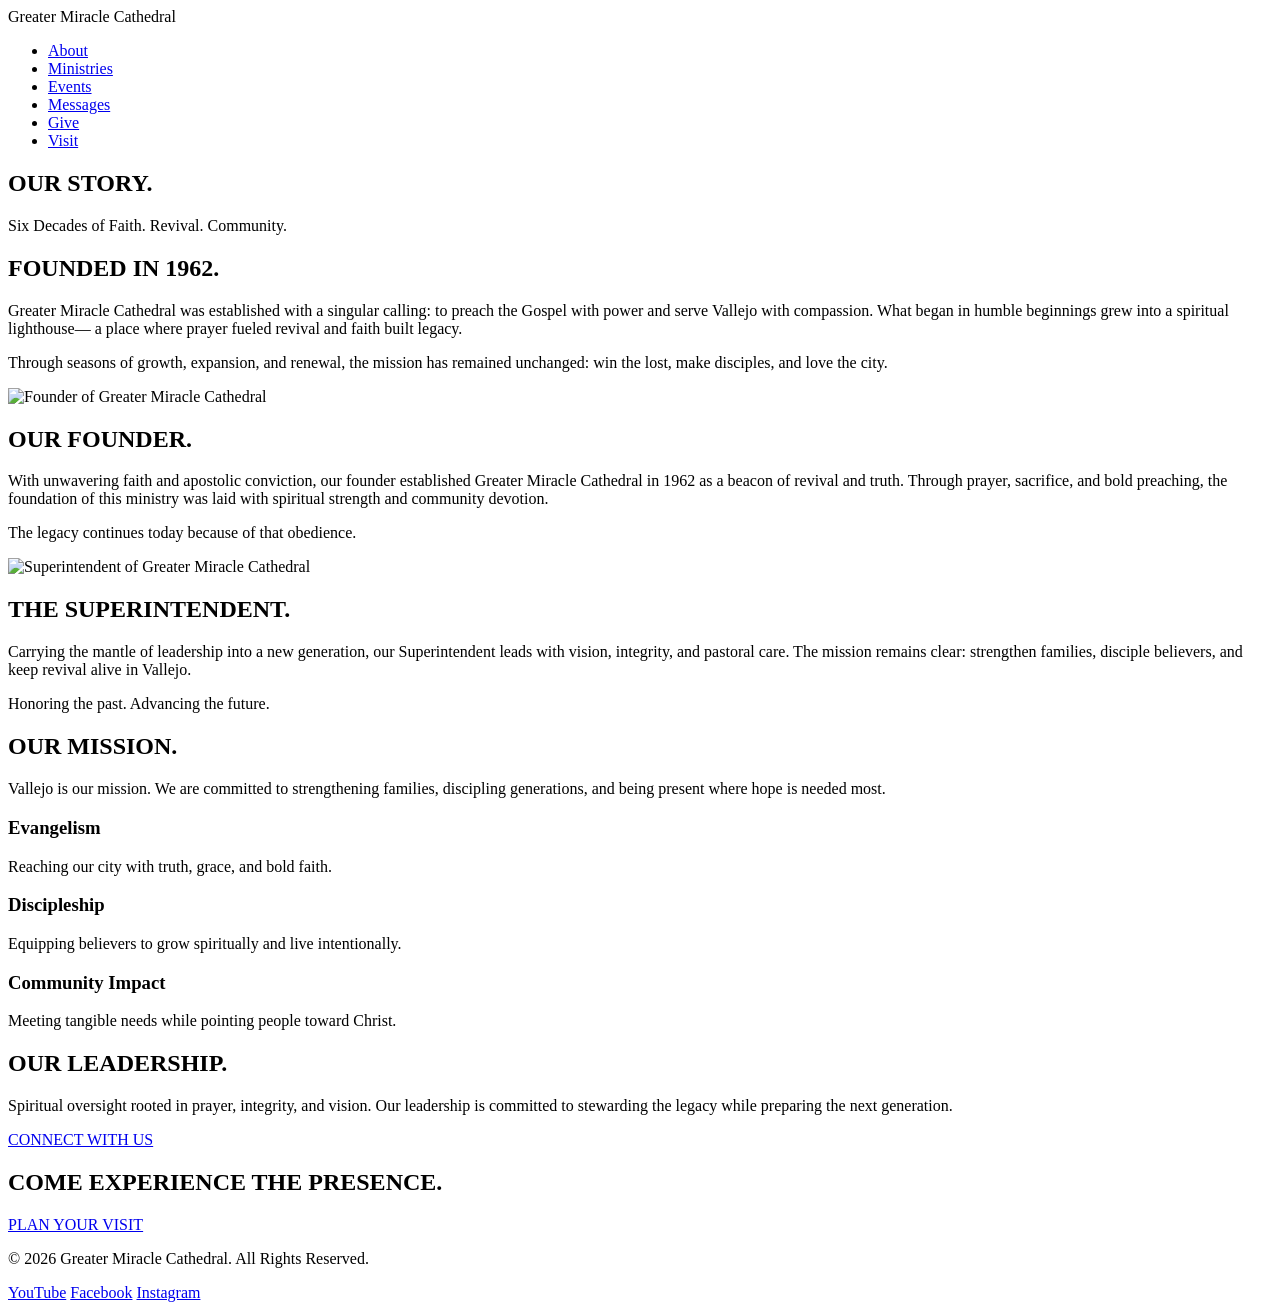
==== about.html @ 9ea125c3 "Add files via upload" ====
<!DOCTYPE html>
<html lang="en">
<head>
  <meta charset="UTF-8" />
  <meta name="viewport" content="width=device-width, initial-scale=1.0" />
  <title>About | Greater Miracle Cathedral</title>
  <link rel="stylesheet" href="assets/css/styles.css" />
  <link href="https://fonts.googleapis.com/css2?family=Cinzel:wght@400;600;700&family=Inter:wght@300;400;500;600&display=swap" rel="stylesheet">
</head>
<body>

<!-- NAVIGATION -->
<header id="navbar">
  <div class="nav-container">
    <div class="logo">Greater Miracle Cathedral</div>

    <div class="menu-toggle" id="mobile-menu">
      <span></span>
      <span></span>
      <span></span>
    </div>

    <nav>
      <ul class="nav-links">
        <li><a href="about.html">About</a></li>
        <li><a href="ministries.html">Ministries</a></li>
        <li><a href="events.html">Events</a></li>
        <li><a href="messages.html">Messages</a></li>
        <li><a href="give.html">Give</a></li>
        <li><a href="contact.html">Visit</a></li>
      </ul>
    </nav>
  </div>
</header>

<!-- HERO -->
<section class="hero" style="background: url('assets/images/cathedral-arkansas-street-1992-1920x1080.jpg') center/cover no-repeat;">
  <div class="hero-overlay"></div>
  <div class="hero-content">
    <h1>OUR STORY.</h1>
    <p>Six Decades of Faith. Revival. Community.</p>
  </div>
</section>

<!-- HISTORY -->
<section class="legacy">
  <div class="container">
    <h2>FOUNDED IN 1962.</h2>
    <div class="gold-divider"></div>
    <p>
      Greater Miracle Cathedral was established with a singular calling:
      to preach the Gospel with power and serve Vallejo with compassion.
      What began in humble beginnings grew into a spiritual lighthouse—
      a place where prayer fueled revival and faith built legacy.
    </p>
    <p>
      Through seasons of growth, expansion, and renewal,
      the mission has remained unchanged:
      win the lost, make disciples, and love the city.
    </p>
  </div>
</section>

<!-- FOUNDER & SUPERINTENDENT -->
<section class="leadership">
  <div class="container leadership-container">

    <!-- Founder -->
    <div class="leader-block">
      <div class="leader-image">
        <img src="assets/images/founder.png" alt="Founder of Greater Miracle Cathedral">
      </div>
      <div class="leader-content">
        <h2>OUR FOUNDER.</h2>
        <div class="gold-divider"></div>
        <p>
          With unwavering faith and apostolic conviction, our founder established
          Greater Miracle Cathedral in 1962 as a beacon of revival and truth.
          Through prayer, sacrifice, and bold preaching, the foundation of this ministry
          was laid with spiritual strength and community devotion.
        </p>
        <p>
          The legacy continues today because of that obedience.
        </p>
      </div>
    </div>

    <!-- Superintendent -->
    <div class="leader-block reverse">
      <div class="leader-image">
        <img src="assets/images/superintendent.png" alt="Superintendent of Greater Miracle Cathedral">
      </div>
      <div class="leader-content">
        <h2>THE SUPERINTENDENT.</h2>
        <div class="gold-divider"></div>
        <p>
          Carrying the mantle of leadership into a new generation,
          our Superintendent leads with vision, integrity, and pastoral care.
          The mission remains clear: strengthen families, disciple believers,
          and keep revival alive in Vallejo.
        </p>
        <p>
          Honoring the past. Advancing the future.
        </p>
      </div>
    </div>

  </div>
</section>

<!-- MISSION -->
<section class="community">
  <div class="container">
    <h2>OUR MISSION.</h2>
    <div class="gold-divider"></div>
    <p>
      Vallejo is our mission. We are committed to strengthening families,
      discipling generations, and being present where hope is needed most.
    </p>

    <div class="community-grid">
      <div>
        <h3>Evangelism</h3>
        <p>Reaching our city with truth, grace, and bold faith.</p>
      </div>
      <div>
        <h3>Discipleship</h3>
        <p>Equipping believers to grow spiritually and live intentionally.</p>
      </div>
      <div>
        <h3>Community Impact</h3>
        <p>Meeting tangible needs while pointing people toward Christ.</p>
      </div>
    </div>
  </div>
</section>

<!-- LEADERSHIP -->
<section class="revival">
  <div class="revival-overlay"></div>
  <div class="container">
    <h2>OUR LEADERSHIP.</h2>
    <p>
      Spiritual oversight rooted in prayer, integrity, and vision.
      Our leadership is committed to stewarding the legacy while preparing the next generation.
    </p>
    <a href="contact.html" class="btn-gold">CONNECT WITH US</a>
  </div>
</section>

<!-- FINAL CTA -->
<section class="cta">
  <div class="container">
    <h2>COME EXPERIENCE THE PRESENCE.</h2>
    <a href="contact.html" class="btn-gold">PLAN YOUR VISIT</a>
  </div>
</section>

<!-- FOOTER -->
<footer>
  <div class="container">
    <p>&copy; 2026 Greater Miracle Cathedral. All Rights Reserved.</p>

    <div class="footer-social">
      <a href="https://www.youtube.com/@oldpathcogic3727" target="_blank">YouTube</a>
      <a href="https://www.facebook.com/opmccogic/" target="_blank">Facebook</a>
      <a href="https://www.instagram.com/oldpathmiraclecathedral" target="_blank">Instagram</a>
    </div>
  </div>
</footer>


<script>
  const navbar = document.getElementById("navbar");
  const mobileMenu = document.getElementById("mobile-menu");
  const navLinks = document.querySelector(".nav-links");

  window.addEventListener("scroll", function () {
    if (window.scrollY > 50) {
      navbar.classList.add("scrolled");
    } else {
      navbar.classList.remove("scrolled");
    }
  });

  mobileMenu.addEventListener("click", function () {
    mobileMenu.classList.toggle("active");
    navLinks.classList.toggle("active");
  });

  const revealElements = document.querySelectorAll("section:not(.hero)");

  const revealOnScroll = () => {
    const windowHeight = window.innerHeight;

    revealElements.forEach((el) => {
      const elementTop = el.getBoundingClientRect().top;

      if (elementTop < windowHeight - 100) {
        el.classList.add("visible");
      }
    });
  };

  window.addEventListener("scroll", revealOnScroll);
  window.addEventListener("load", revealOnScroll);
</script>

</body>
</html>
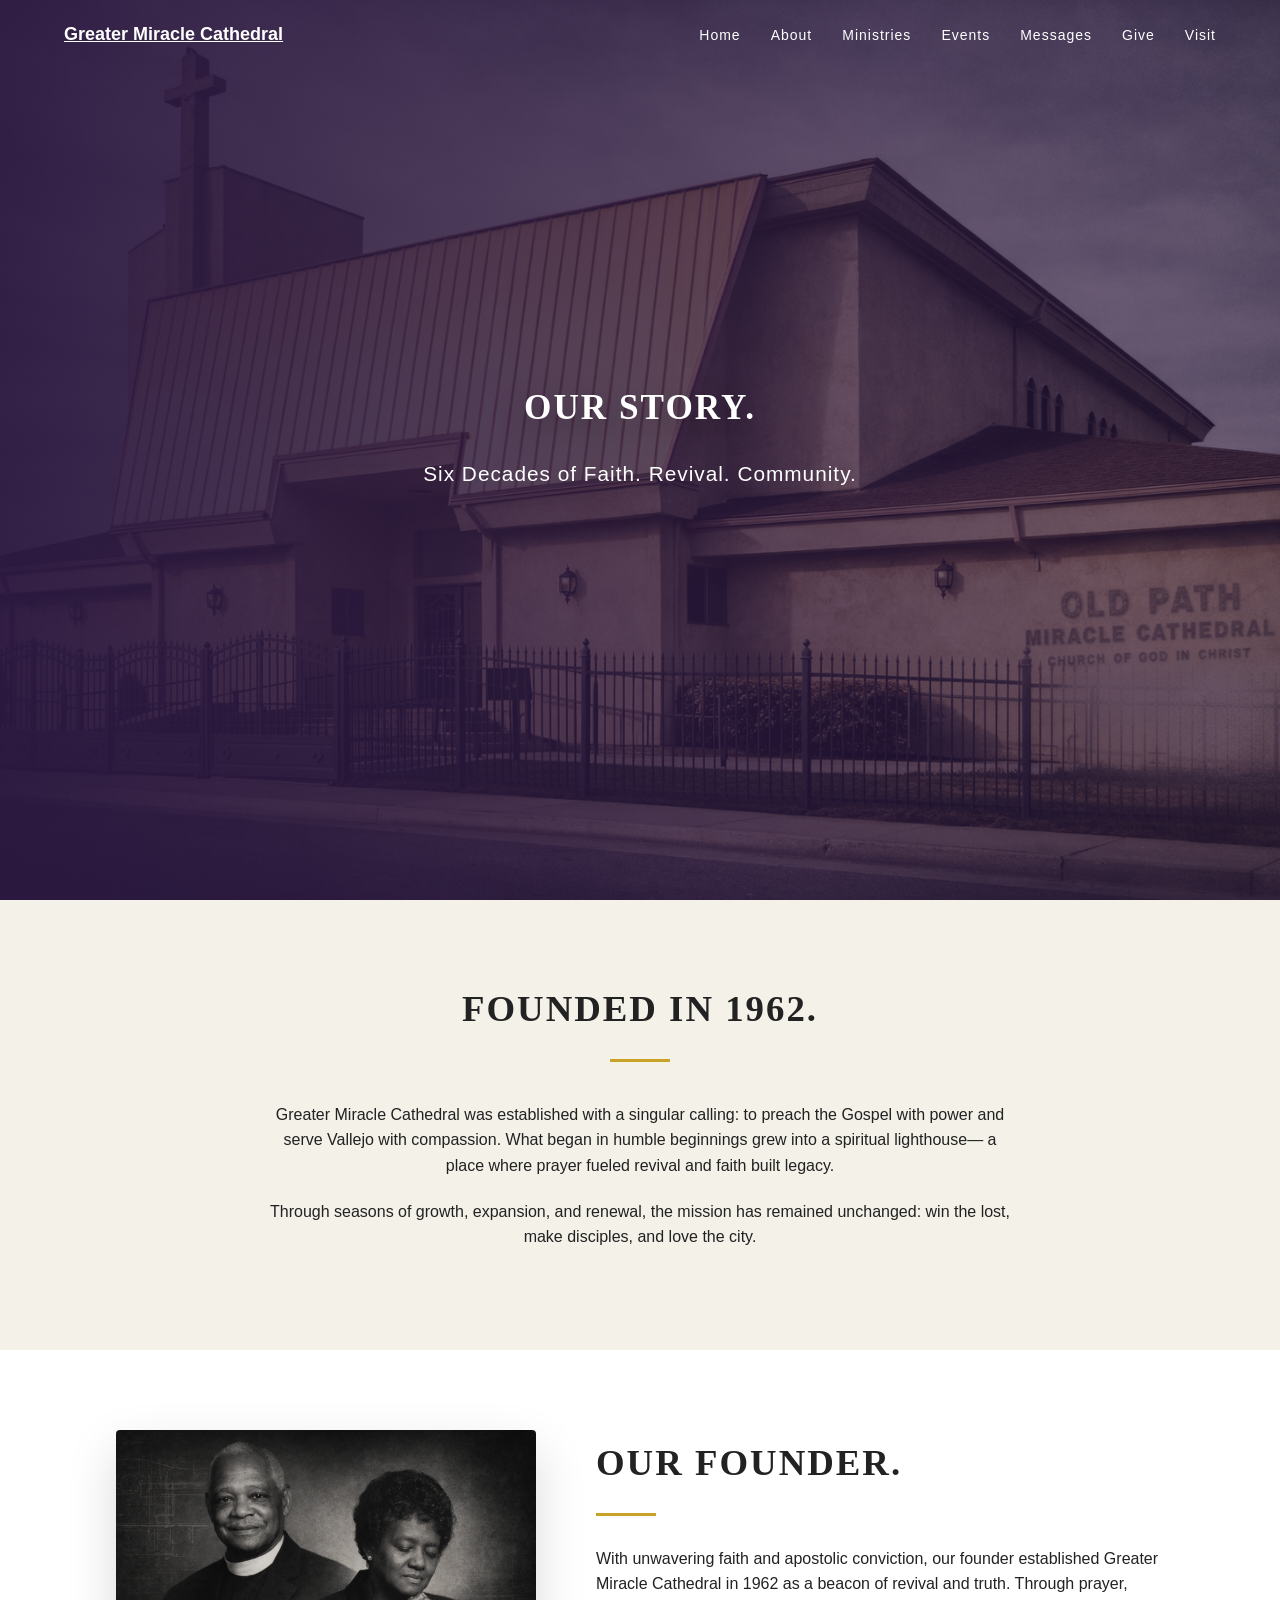
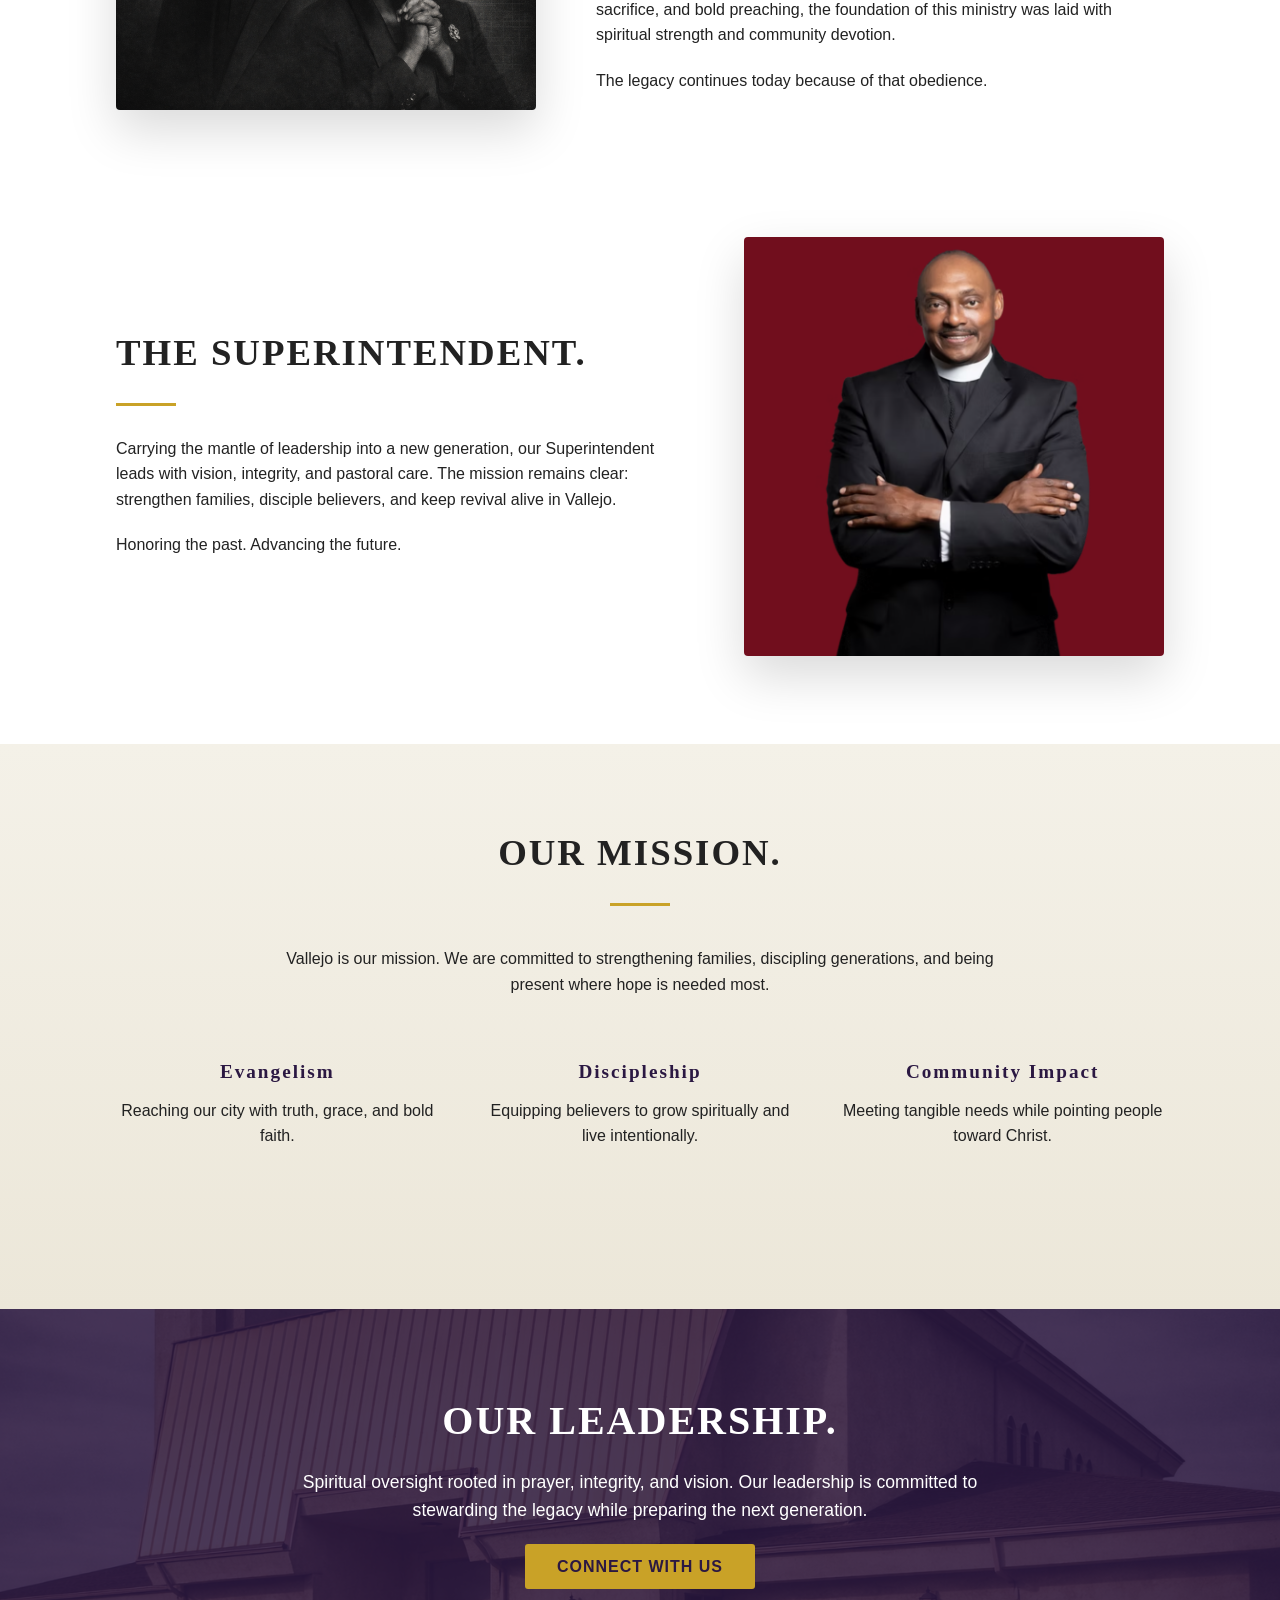
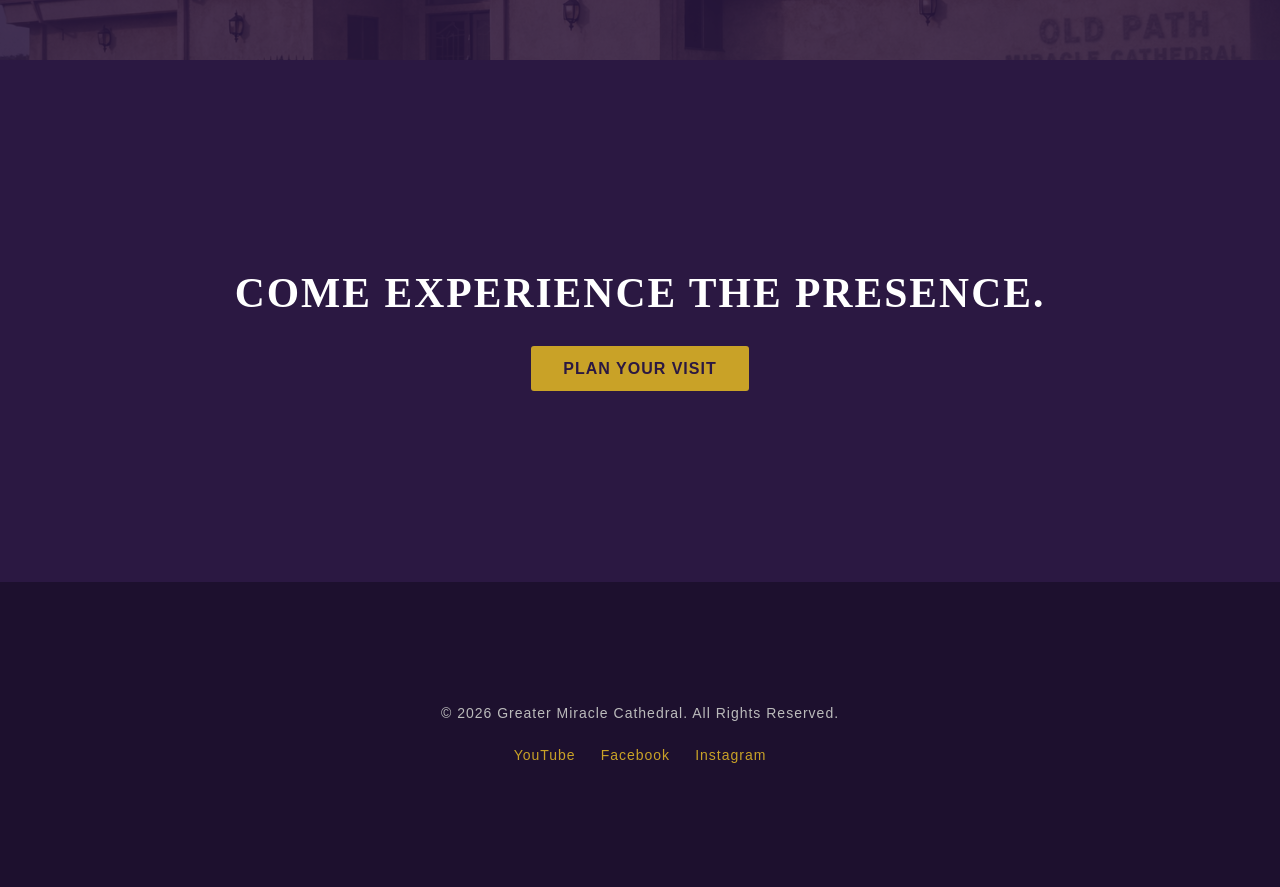
==== commit b8af3c4b: "Add files via upload" ====
--- a/about.html
+++ b/about.html
@@ -12,7 +12,8 @@
 <!-- NAVIGATION -->
 <header id="navbar">
   <div class="nav-container">
-    <div class="logo">Greater Miracle Cathedral</div>
+    <a href="index.html" class="logo">Greater Miracle Cathedral</a>
+
 
     <div class="menu-toggle" id="mobile-menu">
       <span></span>
@@ -22,8 +23,8 @@
 
     <nav>
       <ul class="nav-links">
-        <li><a href="about.html">About</a></li>
-        <li><a href="ministries.html">Ministries</a></li>
+        <li><a href="index.html">Home</a></li>
+  <li><a href="about.html">About</a></li>        <li><a href="ministries.html">Ministries</a></li>
         <li><a href="events.html">Events</a></li>
         <li><a href="messages.html">Messages</a></li>
         <li><a href="give.html">Give</a></li>
--- a/assets/css/styles.css
+++ b/assets/css/styles.css
@@ -0,0 +1,910 @@
+/* ============================= */
+/* ROOT VARIABLES */
+/* ============================= */
+
+:root {
+  --purple: #2B1842;
+  --purple-dark: #1d102e;
+  --gold: #C9A227;
+  --burgundy: #5A1E2D;
+  --ivory: #F4F1E8;
+  --dark: #222;
+  --light: #ffffff;
+}
+
+/* ============================= */
+/* RESET */
+/* ============================= */
+
+* {
+  margin: 0;
+  padding: 0;
+  box-sizing: border-box;
+}
+
+html {
+  scroll-behavior: smooth;
+}
+
+body {
+  font-family: 'Inter', sans-serif;
+  color: var(--dark);
+  line-height: 1.6;
+  background: #fff;
+}
+
+/* ============================= */
+/* TYPOGRAPHY */
+/* ============================= */
+
+h1, h2, h3 {
+  font-family: 'Cinzel', serif;
+  letter-spacing: 2px;
+}
+
+h2 {
+  font-size: 2.3rem;
+  margin-bottom: 15px;
+}
+
+h3 {
+  font-size: 1.2rem;
+  margin-bottom: 10px;
+  color: var(--purple);
+}
+
+p {
+  max-width: 750px;
+  margin: 0 auto 20px;
+}
+
+/* ============================= */
+/* LAYOUT */
+/* ============================= */
+
+.container {
+  width: 85%;
+  max-width: 1200px;
+  margin: auto;
+  text-align: center;
+  padding: 100px 0;
+}
+
+section {
+  position: relative;
+}
+
+/* ============================= */
+/* NAVIGATION */
+/* ============================= */
+
+header {
+  position: fixed;
+  width: 100%;
+  padding: 20px 0;
+  transition: 0.4s ease;
+  z-index: 1000;
+}
+
+header.scrolled {
+  background: var(--purple);
+  box-shadow: 0 4px 12px rgba(0,0,0,0.3);
+  border-bottom: 2px solid var(--gold);
+}
+
+.nav-container {
+  width: 90%;
+  margin: auto;
+  display: flex;
+  justify-content: space-between;
+  align-items: center;
+}
+
+.logo {
+  color: var(--light);
+  font-weight: 600;
+  font-size: 18px;
+}
+
+nav {
+  display: flex;
+}
+
+.nav-links {
+  list-style: none;
+  display: flex;
+  gap: 30px;
+}
+
+nav a {
+  text-decoration: none;
+  color: var(--light);
+  font-size: 14px;
+  letter-spacing: 1px;
+  position: relative;
+  transition: 0.3s ease;
+}
+
+/* Gold underline animation */
+nav a::after {
+  content: "";
+  position: absolute;
+  left: 0;
+  bottom: -5px;
+  width: 0%;
+  height: 2px;
+  background: var(--gold);
+  transition: width 0.3s ease;
+}
+
+nav a:hover::after {
+  width: 100%;
+}
+
+/* ============================= */
+/* MOBILE NAV */
+/* ============================= */
+
+.menu-toggle {
+  display: none;
+  flex-direction: column;
+  cursor: pointer;
+  gap: 6px;
+  z-index: 1100;
+}
+
+.menu-toggle span {
+  width: 25px;
+  height: 2px;
+  background: var(--light);
+  transition: 0.3s ease;
+}
+
+.menu-toggle.active span:nth-child(1) {
+  transform: rotate(45deg) translate(5px, 5px);
+}
+
+.menu-toggle.active span:nth-child(2) {
+  opacity: 0;
+}
+
+.menu-toggle.active span:nth-child(3) {
+  transform: rotate(-45deg) translate(5px, -5px);
+}
+
+@media (max-width: 768px) {
+
+  .menu-toggle {
+    display: flex;
+  }
+
+  nav {
+    position: absolute;
+    top: 80px;
+    right: 0;
+    width: 100%;
+    background: var(--purple);
+  }
+
+  .nav-links {
+    flex-direction: column;
+    align-items: center;
+    gap: 25px;
+    max-height: 0;
+    overflow: hidden;
+    transition: max-height 0.4s ease, padding 0.4s ease;
+    padding: 0;
+  }
+
+  .nav-links.active {
+    max-height: 500px;
+    padding: 30px 0;
+  }
+}
+
+/* ============================= */
+/* HERO */
+/* ============================= */
+
+.hero {
+  height: 100vh;
+  background: url("../images/community-multigenerational-1600x900.jpg") center/cover no-repeat;
+  display: flex;
+  align-items: center;
+  justify-content: center;
+  text-align: center;
+  color: var(--light);
+  position: relative;
+}
+
+
+.hero-overlay {
+  position: absolute;
+  inset: 0;
+  background:
+    linear-gradient(to right, rgba(43,24,66,0.95), rgba(43,24,66,0.6)),
+    radial-gradient(circle at 20% 40%, rgba(201,162,39,0.15), transparent 60%);
+}
+
+.hero-content {
+  position: relative;
+  z-index: 2;
+  animation: fadeUp 1.2s ease forwards;
+  opacity: 0;
+  transform: translateY(20px);
+}
+
+.hero h1 {
+  font-size: 3.5rem;
+  font-weight: 700;
+  margin-bottom: 20px;
+  text-shadow: 0 10px 30px rgba(0,0,0,0.4);
+}
+
+.hero p {
+  font-size: 1.3rem;
+  margin-bottom: 30px;
+  letter-spacing: 1px;
+}
+
+.hero-buttons {
+  display: flex;
+  gap: 20px;
+  justify-content: center;
+}
+
+/* ============================= */
+/* BUTTONS */
+/* ============================= */
+
+.btn-gold {
+  background: var(--gold);
+  color: var(--purple);
+  padding: 14px 32px;
+  text-decoration: none;
+  font-weight: 600;
+  letter-spacing: 1px;
+  border-radius: 3px;
+  transition: 0.3s ease;
+}
+
+.btn-gold:hover {
+  background: #b8921f;
+}
+
+.btn-outline {
+  border: 2px solid var(--gold);
+  color: var(--light);
+  padding: 14px 32px;
+  text-decoration: none;
+  letter-spacing: 1px;
+  border-radius: 3px;
+  transition: 0.3s ease;
+}
+
+.btn-outline:hover {
+  background: var(--gold);
+  color: var(--purple);
+}
+
+/* ============================= */
+/* LEGACY */
+/* ============================= */
+
+.legacy {
+  background: var(--ivory);
+}
+
+.gold-divider {
+  width: 60px;
+  height: 3px;
+  background: var(--gold);
+  margin: 20px auto 40px;
+}
+
+/* ============================= */
+/* REVIVAL */
+/* ============================= */
+
+.revival {
+  background: url("../images/cathedral-arkansas-street-1992-1920x1080.jpg") center/cover no-repeat;
+  color: var(--light);
+  position: relative;
+}
+
+.revival-overlay {
+  position: absolute;
+  inset: 0;
+  background: rgba(43,24,66,0.85);
+}
+
+.revival .container {
+  position: relative;
+  z-index: 2;
+}
+
+.revival h2 {
+  font-size: 2.5rem;
+}
+
+.revival p {
+  margin-bottom: 30px;
+  font-size: 1.1rem;
+}
+
+/* ============================= */
+/* COMMUNITY */
+/* ============================= */
+
+.community {
+  background: linear-gradient(to bottom, var(--ivory), #ece7d9);
+}
+
+.community-grid {
+  display: grid;
+  grid-template-columns: repeat(auto-fit, minmax(260px, 1fr));
+  gap: 40px;
+  margin: 60px 0;
+}
+
+/* ============================= */
+/* CTA */
+/* ============================= */
+
+.cta {
+  background: var(--purple);
+  color: var(--light);
+  padding: 120px 0;
+}
+
+.cta h2 {
+  font-size: 2.6rem;
+  margin-bottom: 30px;
+}
+
+/* ============================= */
+/* FOOTER */
+/* ============================= */
+
+.footer-social {
+  margin-top: 20px;
+  display: flex;
+  justify-content: center;
+  gap: 25px;
+}
+
+.footer-social a {
+  color: var(--gold);
+  text-decoration: none;
+  font-size: 14px;
+  transition: 0.3s ease;
+}
+
+.footer-social a:hover {
+  opacity: 0.7;
+}
+
+footer {
+  background: var(--purple-dark);
+  color: #bbb;
+  text-align: center;
+  padding: 40px 0;
+  font-size: 14px;
+  letter-spacing: 1px;
+}
+
+/* ============================= */
+/* SCROLL REVEAL */
+/* ============================= */
+
+section:not(.hero) {
+  opacity: 0;
+  transform: translateY(40px);
+  transition: opacity 0.8s ease, transform 0.8s ease;
+}
+
+section.visible {
+  opacity: 1;
+  transform: translateY(0);
+}
+
+/* ============================= */
+/* ANIMATIONS */
+/* ============================= */
+
+@keyframes fadeUp {
+  to {
+    opacity: 1;
+    transform: translateY(0);
+  }
+}
+
+/* ============================= */
+/* RESPONSIVE */
+/* ============================= */
+
+@media (max-width: 992px) {
+
+  .hero h1 {
+    font-size: 2.6rem;
+  }
+
+  .hero p {
+    font-size: 1rem;
+  }
+
+  nav ul {
+    gap: 20px;
+  }
+}
+
+@media (max-width: 768px) {
+
+  .menu-toggle {
+    display: flex;
+  }
+
+  nav {
+    position: absolute;
+    top: 80px;
+    left: 0;
+    width: 100%;
+    background: var(--purple);
+  }
+
+  .nav-links {
+    flex-direction: column;
+    align-items: center;
+    gap: 25px;
+    max-height: 0;
+    overflow: hidden;
+    transition: max-height 0.4s ease;
+    padding: 0;
+  }
+
+  .nav-links.active {
+    max-height: 600px;
+    padding: 30px 0;
+  }
+
+  nav ul {
+    width: 100%;
+  }
+
+  nav a {
+    display: block;
+    width: 100%;
+    padding: 10px 0;
+  }
+}
+
+
+  .hero {
+    padding: 0 20px;
+  }
+
+  .hero h1 {
+    font-size: 2.2rem;
+  }
+
+  .hero-buttons {
+    flex-direction: column;
+  }
+
+  .container {
+    padding: 80px 20px;
+  }
+}
+
+@media (max-width: 480px) {
+
+  .hero h1 {
+    font-size: 1.9rem;
+  }
+
+  .hero p {
+    font-size: 0.95rem;
+  }
+
+  h2 {
+    font-size: 1.7rem;
+  }
+}
+
+/* ============================= */
+/* LEADERSHIP SECTION */
+/* ============================= */
+
+.leadership {
+  background: var(--light);
+}
+
+.leadership-container {
+  display: flex;
+  flex-direction: column;
+  gap: 120px;
+}
+
+.leader-block {
+  display: flex;
+  align-items: center;
+  gap: 60px;
+  text-align: left;
+}
+
+.leader-block.reverse {
+  flex-direction: row-reverse;
+}
+
+.leader-image img {
+  width: 100%;
+  max-width: 420px;
+  border-radius: 4px;
+  box-shadow: 0 20px 50px rgba(0,0,0,0.15);
+}
+
+.leader-content {
+  flex: 1;
+}
+
+.leader-content h2 {
+  text-align: left;
+}
+
+.leader-content .gold-divider {
+  margin: 20px 0 30px 0;
+}
+
+/* ============================= */
+/* RESPONSIVE LEADERSHIP */
+/* ============================= */
+
+@media (max-width: 992px) {
+
+  .leader-block,
+  .leader-block.reverse {
+    flex-direction: column;
+    text-align: center;
+  }
+
+  .leader-content h2 {
+    text-align: center;
+  }
+
+  .leader-content .gold-divider {
+    margin: 20px auto 30px auto;
+  }
+
+  .leader-image img {
+    max-width: 350px;
+    border: 6px solid var(--ivory);
+  }
+}
+
+/* ============================= */
+/* MESSAGES PAGE */
+/* ============================= */
+
+.messages-featured {
+  background: var(--ivory);
+}
+
+.featured-video {
+  position: relative;
+  padding-bottom: 56.25%;
+  height: 0;
+  margin-bottom: 30px;
+}
+
+.featured-video iframe {
+  position: absolute;
+  top: 0;
+  left: 0;
+  width: 100%;
+  height: 100%;
+  border-radius: 6px;
+  box-shadow: 0 20px 50px rgba(0,0,0,0.15);
+}
+
+.messages-archive {
+  background: #fff;
+}
+
+.message-grid {
+  display: grid;
+  grid-template-columns: repeat(auto-fit, minmax(260px, 1fr));
+  gap: 40px;
+  margin-top: 60px;
+}
+
+.message-card {
+  background: var(--ivory);
+  padding: 40px 30px;
+  border-radius: 6px;
+  box-shadow: 0 15px 40px rgba(0,0,0,0.08);
+  transition: 0.3s ease;
+}
+
+.message-card:hover {
+  transform: translateY(-5px);
+}
+
+.message-card h3 {
+  margin-bottom: 10px;
+}
+
+/* ============================= */
+/* SOCIAL SECTION */
+/* ============================= */
+
+.messages-social {
+  background: var(--ivory);
+}
+
+.social-buttons {
+  display: flex;
+  justify-content: center;
+  gap: 20px;
+  flex-wrap: wrap;
+}
+
+/* ============================= */
+/* PAGE HERO */
+/* ============================= */
+
+.page-hero {
+  height: 60vh;
+  display: flex;
+  align-items: center;
+  justify-content: center;
+  position: relative;
+  text-align: center;
+  color: var(--light);
+}
+
+.ministries-hero {
+  background: url("../images/for-vallejo-community-1920x1080.jpg") center/cover no-repeat;
+}
+
+.page-overlay {
+  position: absolute;
+  inset: 0;
+  background: linear-gradient(to right, rgba(43,24,66,0.9), rgba(43,24,66,0.7));
+}
+
+.page-hero-content {
+  position: relative;
+  z-index: 2;
+}
+
+.page-hero h1 {
+  font-size: 3rem;
+  margin-bottom: 15px;
+}
+
+/* ============================= */
+/* MINISTRIES GRID */
+/* ============================= */
+
+.ministries-grid-section {
+  background: #fff;
+}
+
+.ministries-grid {
+  display: grid;
+  grid-template-columns: repeat(auto-fit, minmax(280px, 1fr));
+  gap: 40px;
+  margin-top: 60px;
+}
+
+.ministry-card {
+  background: var(--ivory);
+  padding: 40px 30px;
+  border-radius: 6px;
+  box-shadow: 0 15px 40px rgba(0,0,0,0.08);
+  transition: 0.3s ease;
+  text-align: center;
+}
+
+.ministry-card:hover {
+  transform: translateY(-6px);
+}
+
+.ministry-card h3 {
+  margin-bottom: 15px;
+}
+
+/* ============================= */
+/* GIVE PAGE */
+/* ============================= */
+
+.give-hero {
+  background: url("../images/cathedral-arkansas-street-1992-1920x1080.jpg") center/cover no-repeat;
+}
+
+/* Giving Options */
+
+.giving-options {
+  background: #fff;
+  padding: 100px 0;
+}
+
+.giving-options .container {
+  display: grid;
+  grid-template-columns: repeat(auto-fit, minmax(280px, 1fr));
+  gap: 40px;
+}
+
+.giving-card {
+  background: var(--ivory);
+  padding: 40px 30px;
+  border-radius: 6px;
+  box-shadow: 0 15px 40px rgba(0,0,0,0.08);
+  text-align: center;
+  transition: 0.3s ease;
+}
+
+.giving-card:hover {
+  transform: translateY(-6px);
+}
+
+.giving-card h3 {
+  margin-bottom: 15px;
+}
+
+/* Impact Section */
+
+.impact-section {
+  background: var(--ivory);
+  padding: 100px 0;
+}
+
+.impact-grid {
+  display: grid;
+  grid-template-columns: repeat(auto-fit, minmax(260px, 1fr));
+  gap: 40px;
+  margin-top: 60px;
+}
+
+/* ============================= */
+/* EVENTS PAGE */
+/* ============================= */
+
+.events-hero {
+  background: url("../images/for-vallejo-community-1920x1080.jpg") center/cover no-repeat;
+}
+
+/* Featured Event */
+
+.featured-event {
+  background: var(--ivory);
+  padding: 100px 0;
+}
+
+.featured-event-card {
+  background: #fff;
+  padding: 60px 40px;
+  border-radius: 6px;
+  box-shadow: 0 20px 50px rgba(0,0,0,0.1);
+  text-align: center;
+  margin-top: 40px;
+}
+
+/* Events Grid */
+
+.events-grid-section {
+  background: #fff;
+  padding: 100px 0;
+}
+
+.events-grid {
+  display: grid;
+  grid-template-columns: repeat(auto-fit, minmax(260px, 1fr));
+  gap: 40px;
+  margin-top: 60px;
+}
+
+.event-card {
+  background: var(--ivory);
+  padding: 40px 30px;
+  border-radius: 6px;
+  box-shadow: 0 15px 40px rgba(0,0,0,0.08);
+  transition: 0.3s ease;
+}
+
+.event-card:hover {
+  transform: translateY(-6px);
+}
+
+/* Weekly Schedule */
+
+.weekly-schedule {
+  background: var(--ivory);
+  padding: 100px 0;
+}
+
+.schedule-grid {
+  display: grid;
+  grid-template-columns: repeat(auto-fit, minmax(220px, 1fr));
+  gap: 40px;
+  margin-top: 60px;
+}
+
+/* ============================= */
+/* CONTACT PAGE */
+/* ============================= */
+
+.contact-hero {
+  background: url("../images/community-multigenerational-1600x900.jpg") center/cover no-repeat;
+}
+
+
+/* Service Times */
+
+.service-times {
+  background: var(--ivory);
+  padding: 100px 0;
+}
+
+.service-grid {
+  display: grid;
+  grid-template-columns: repeat(auto-fit, minmax(220px, 1fr));
+  gap: 40px;
+  margin-top: 60px;
+}
+
+/* Contact Main */
+
+.contact-main {
+  background: #fff;
+  padding: 100px 0;
+}
+
+.contact-grid {
+  display: grid;
+  grid-template-columns: 1fr 1fr;
+  gap: 60px;
+  align-items: start;
+}
+
+/* Map */
+
+.map-container {
+  margin-top: 30px;
+  border-radius: 6px;
+  overflow: hidden;
+  box-shadow: 0 15px 40px rgba(0,0,0,0.1);
+}
+
+/* Form */
+
+.contact-form form {
+  display: flex;
+  flex-direction: column;
+  gap: 20px;
+}
+
+.contact-form input,
+.contact-form textarea {
+  padding: 14px;
+  border: 1px solid #ddd;
+  border-radius: 4px;
+  font-family: 'Inter', sans-serif;
+  font-size: 14px;
+}
+
+.contact-form input:focus,
+.contact-form textarea:focus {
+  outline: none;
+  border-color: var(--gold);
+}
+
+/* Responsive */
+
+@media (max-width: 768px) {
+
+  .contact-grid {
+    grid-template-columns: 1fr;
+  }
+
+}
